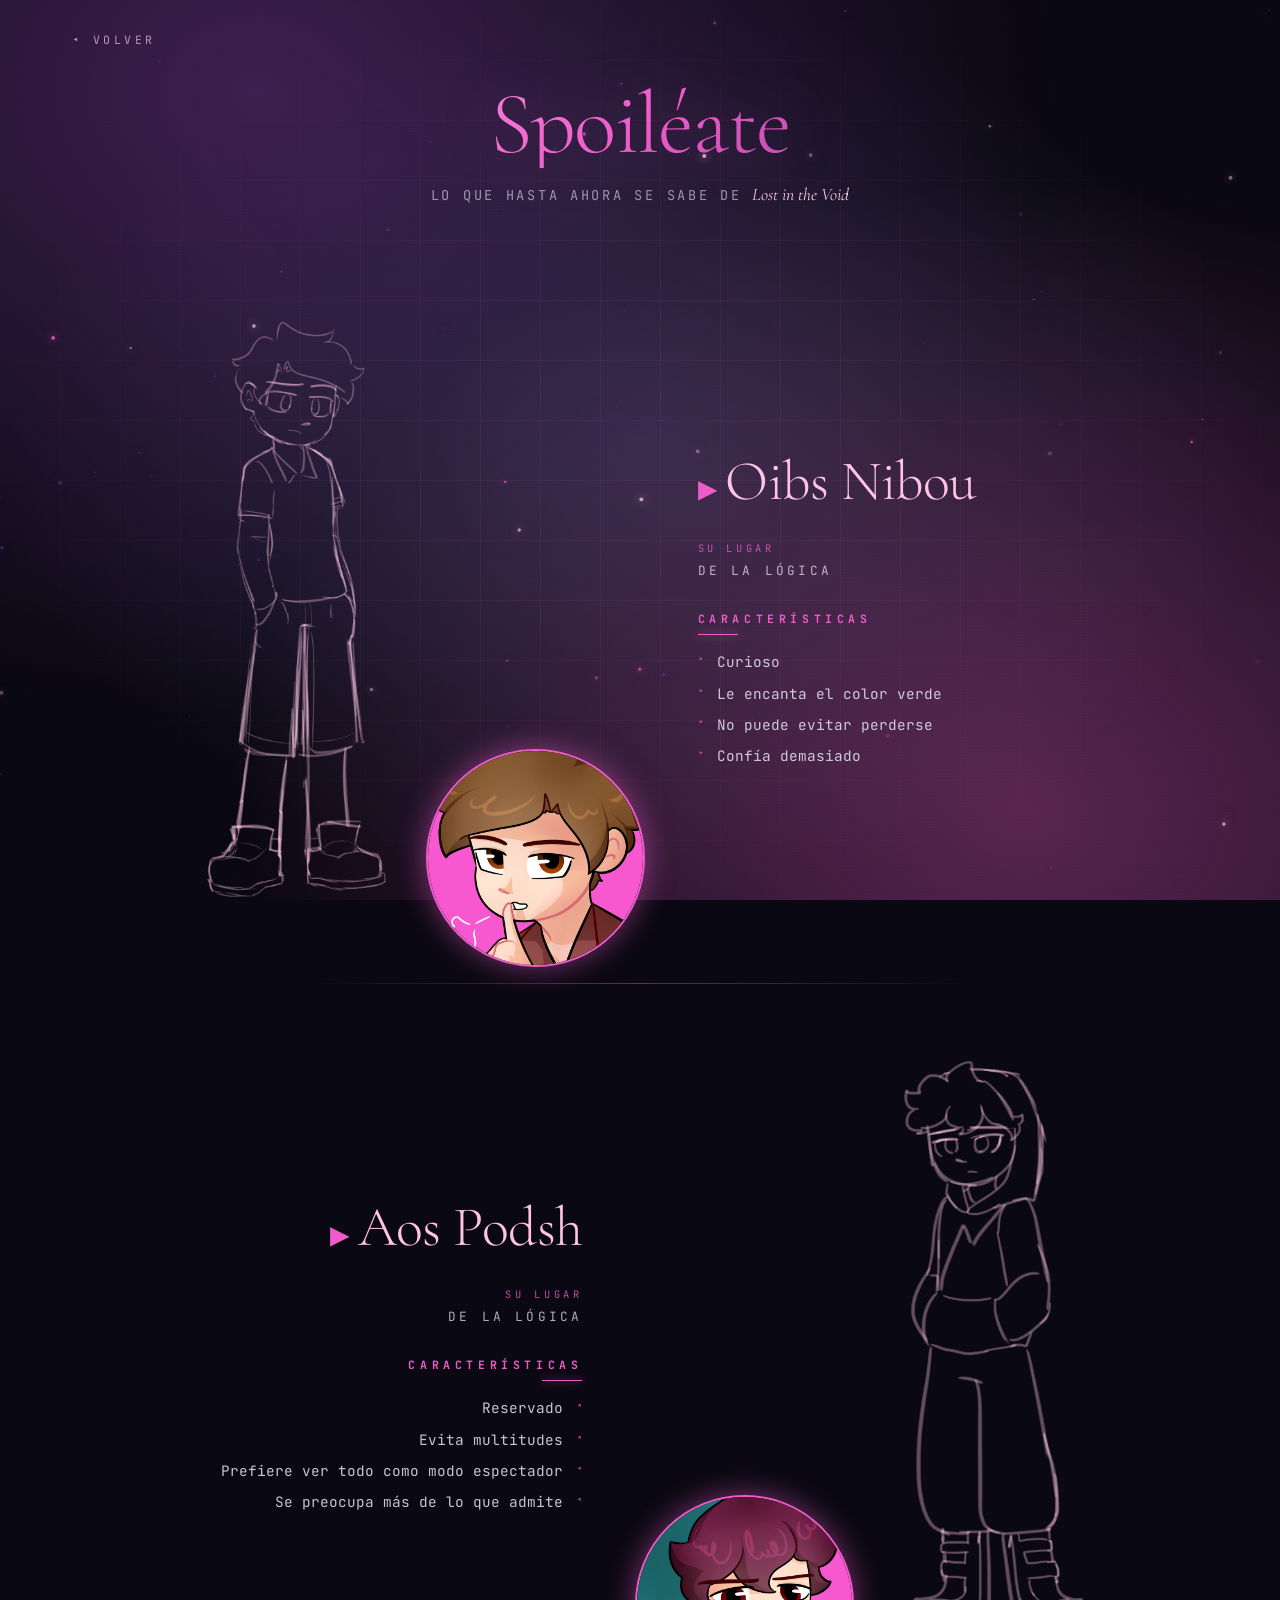
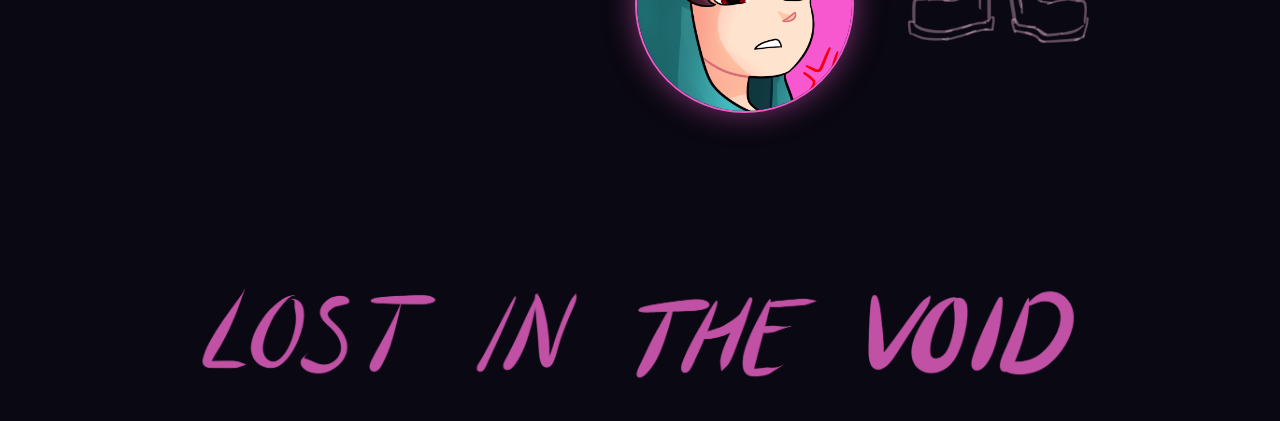
==== spoilers.html @ 64fe7fba "Add initial project structure with HTML, CSS, and JavaScript files for "Lost in the Void"" ====
<!DOCTYPE html>
<html lang="es">
<head>
<meta charset="UTF-8" />
<meta name="viewport" content="width=device-width, initial-scale=1.0" />
<title>Spoiléate — Lost in the Void</title>
<link rel="preconnect" href="https://fonts.googleapis.com">
<link rel="preconnect" href="https://fonts.gstatic.com" crossorigin>
<link href="https://fonts.googleapis.com/css2?family=JetBrains+Mono:wght@300;400;600&family=Cormorant+Garamond:ital,wght@0,300;0,500;1,300&display=swap" rel="stylesheet">
<link rel="stylesheet" href="css/base.css">
<link rel="stylesheet" href="css/spoilers.css">
</head>
<body class="spoilers-page">
  <div class="bg-gradient"></div>
  <div class="grid-bg"></div>
  <canvas id="particles"></canvas>
  <div class="scanlines"></div>

  <header class="spoiler-header">
    <a href="index.html" class="back-link">◂ Volver</a>
    <h1 class="spoiler-title">Spoiléate</h1>
    <p class="spoiler-sub">Lo que hasta ahora se sabe de <em>Lost in the Void</em></p>
  </header>

  <main class="characters">

    <!-- Personaje 1 -->
    <article class="character">
      <div class="char-visuals">
        <div class="char-full">
          <img src="img/characters/character1_01.png" alt="Personaje 1 — cuerpo completo" />
        </div>
        <div class="char-selfie">
          <img src="img/characters/character1_02.png" alt="Personaje 1 — selfie" />
        </div>
      </div>

      <div class="char-info">
        <h2 class="char-name">Oibs Nibou</h2>
        <p class="char-place"><span class="label">Su lugar</span> de la Lógica</p>

        <div class="char-block">
          <h3 class="block-title">Características</h3>
          <ul class="traits">
            <li>Curioso</li>
            <li>Le encanta el color verde</li>
            <li>No puede evitar perderse</li>
            <li>Confía demasiado</li>
          </ul>
        </div>
      </div>
    </article>

    <!-- Personaje 2 -->
    <article class="character reverse">
      <div class="char-visuals">
        <div class="char-full">
          <img src="img/characters/character2_01.png" alt="Personaje 2 — cuerpo completo" />
        </div>
        <div class="char-selfie">
          <img src="img/characters/character2_02.png" alt="Personaje 2 — selfie" />
        </div>
      </div>

      <div class="char-info">
        <h2 class="char-name">Aos Podsh</h2>
        <p class="char-place"><span class="label">Su lugar</span> de la Lógica</p>

        <div class="char-block">
          <h3 class="block-title">Características</h3>
          <ul class="traits">
            <li>Reservado</li>
            <li>Evita multitudes</li>
            <li>Prefiere ver todo como modo espectador</li>
            <li>Se preocupa más de lo que admite</li>
          </ul>
        </div>
      </div>
    </article>

  </main>

  <footer class="banner-footer">
    <a href="index.html" aria-label="Volver al coming soon">
      <img src="img/banners/footer-banner.png" alt="Lost in the Void — próximamente" />
    </a>
  </footer>

<script src="js/common.js"></script>
<script src="js/spoilers.js"></script>
</body>
</html>
---- css/base.css ----
:root{
  --violet:#663380;
  --neon:#ED5CC9;
  --slate:#333952;
  --pastel:#FFC4E5;
  --bg:#0a0812;
  --text:#e9e6f2;
}

*{box-sizing:border-box;margin:0;padding:0}
html,body{height:100%}
body{
  font-family:'JetBrains Mono', monospace;
  background:var(--bg);
  color:var(--text);
  overflow-x:hidden;
  min-height:100vh;
  position:relative;
}

/* Fondo compartido */
.bg-gradient{
  position:fixed;inset:0;z-index:-3;
  background:
    radial-gradient(ellipse at 20% 10%, rgba(102,51,128,0.55), transparent 55%),
    radial-gradient(ellipse at 80% 90%, rgba(237,92,201,0.35), transparent 55%),
    radial-gradient(ellipse at 50% 50%, rgba(51,57,82,0.6), transparent 70%);
  animation:drift 18s ease-in-out infinite alternate;
}
@keyframes drift{
  0%{transform:scale(1) translate(0,0)}
  100%{transform:scale(1.15) translate(-2%,-2%)}
}

.grid-bg{
  position:fixed;inset:0;z-index:-2;
  background-image:
    linear-gradient(rgba(237,92,201,0.08) 1px, transparent 1px),
    linear-gradient(90deg, rgba(237,92,201,0.08) 1px, transparent 1px);
  background-size:60px 60px;
  mask-image:radial-gradient(ellipse at center, black 30%, transparent 80%);
  -webkit-mask-image:radial-gradient(ellipse at center, black 30%, transparent 80%);
  animation:gridMove 30s linear infinite;
}
@keyframes gridMove{
  0%{background-position:0 0,0 0}
  100%{background-position:60px 60px,60px 60px}
}

.scanlines{
  position:fixed;inset:0;z-index:-1;pointer-events:none;
  background:repeating-linear-gradient(
    0deg,
    rgba(255,255,255,0.02) 0px,
    rgba(255,255,255,0.02) 1px,
    transparent 1px,
    transparent 3px
  );
  mix-blend-mode:overlay;
}

#particles{position:fixed;inset:0;z-index:-1;pointer-events:none}

.btn{
  padding:.9rem 1.6rem;
  background:linear-gradient(135deg, var(--violet), var(--neon));
  border:none;
  border-radius:10px;
  color:#fff;
  font-family:'JetBrains Mono', monospace;
  font-size:.8rem;
  letter-spacing:.15em;
  text-transform:uppercase;
  cursor:pointer;
  position:relative;
  overflow:hidden;
  transition:transform .2s ease, box-shadow .3s ease;
  box-shadow:0 0 25px rgba(237,92,201,0.3);
}
.btn:hover{
  transform:translateY(-2px);
  box-shadow:0 0 40px rgba(237,92,201,0.6);
}
.btn::before{
  content:"";
  position:absolute;inset:0;
  background:linear-gradient(135deg, transparent, rgba(255,255,255,0.3), transparent);
  transform:translateX(-100%);
  transition:transform .6s ease;
}
.btn:hover::before{transform:translateX(100%)}
---- css/spoilers.css ----
/* Sin cartas: layout limpio en dos columnas con separador sutil */
.spoilers-page{
  display:block;
  padding-bottom:0;
}

.spoiler-header{
  max-width:1200px;
  margin:0 auto;
  padding:5rem 2rem 3rem;
  text-align:center;
  position:relative;
  z-index:2;
}
.back-link{
  position:absolute;top:2rem;left:2rem;
  font-size:.72rem;letter-spacing:.3em;text-transform:uppercase;
  color:var(--pastel);text-decoration:none;
  opacity:.7;transition:all .3s ease;
}
.back-link:hover{opacity:1;color:var(--neon);transform:translateX(-3px)}

.spoiler-title{
  font-family:'Cormorant Garamond', serif;
  font-size:clamp(3rem, 8vw, 5.5rem);
  font-weight:300;
  letter-spacing:-0.02em;
  line-height:1;
  background:linear-gradient(135deg, var(--pastel), var(--neon) 50%, var(--violet));
  -webkit-background-clip:text;background-clip:text;color:transparent;
  filter:drop-shadow(0 0 30px rgba(237,92,201,0.25));
}
.spoiler-sub{
  margin-top:1rem;
  font-size:.85rem;
  letter-spacing:.2em;
  text-transform:uppercase;
  color:rgba(233,230,242,0.6);
}
.spoiler-sub em{
  font-family:'Cormorant Garamond', serif;
  font-style:italic;
  font-size:1.1rem;
  color:var(--pastel);
  letter-spacing:0;
  text-transform:none;
}

/* Personajes */
.characters{
  max-width:1200px;
  margin:0 auto;
  padding:2rem 2rem 6rem;
  position:relative;
  z-index:2;
  display:flex;
  flex-direction:column;
  gap:6rem;
}

.character{
  display:grid;
  grid-template-columns: 1.1fr 1fr;
  gap:4rem;
  align-items:center;
  position:relative;
}
.character.reverse{
  grid-template-columns: 1fr 1.1fr;
}
.character.reverse .char-visuals{order:2}
.character.reverse .char-info{order:1;text-align:right}
.character.reverse .traits li{padding-right:1.2rem;padding-left:0}
.character.reverse .traits li::before{
  right:0;left:auto;
  content:"◂";
}
.character.reverse .block-title::after{
  left:auto;right:0;
}

/* Separador entre personajes */
.character + .character::before{
  content:"";
  position:absolute;
  top:-3rem;left:50%;transform:translateX(-50%);
  width:60%;
  height:1px;
  background:linear-gradient(90deg, transparent, rgba(237,92,201,0.4), transparent);
}

/* Visuales */
.char-visuals{
  position:relative;
  aspect-ratio:4/5;
  max-width:520px;
  margin:0 auto;
  width:100%;
}
.char-full{
  position:absolute;
  inset:0;
  border-radius:16px;
  overflow:hidden;
  /* background:rgba(51,57,82,0.3); */
  /* border:1px solid rgba(255,196,229,0.15); */
  /* box-shadow:0 0 60px rgba(102,51,128,0.3); */
  transition:all .5s ease;
}
.char-full img{
  width:100%;height:100%;object-fit:cover;
  filter:saturate(0.9) contrast(1.05);
  transition:transform .8s ease;
}
.character:hover .char-full img{transform:scale(1.03)}
/* .character:hover .char-full{
  box-shadow:0 0 80px rgba(237,92,201,0.35);
  border-color:rgba(237,92,201,0.4);
} */

/* Selfie superpuesta */
.char-selfie{
  position:absolute;
  bottom:-2rem;
  right:-2rem;
  width:42%;
  aspect-ratio:1;
  border-radius:50%;
  overflow:hidden;
  border:2px solid var(--neon);
  background:var(--bg);
  box-shadow:0 0 30px rgba(237,92,201,0.5);
  transition:transform .4s ease;
  z-index:2;
}
.character.reverse .char-selfie{
  right:auto;left:-2rem;
}
.char-selfie img{
  width:100%;height:100%;object-fit:cover;
  filter:saturate(1.1);
}
.character:hover .char-selfie{
  transform:rotate(-4deg) scale(1.05);
}

/* Info */
.char-info{
  display:flex;
  flex-direction:column;
  gap:2rem;
}

.char-name{
  font-family:'Cormorant Garamond', serif;
  font-size:clamp(2.2rem, 5vw, 3.5rem);
  font-weight:300;
  line-height:1;
  letter-spacing:-0.01em;
  color:var(--pastel);
}
.char-name::before{
  content:"▸ ";
  color:var(--neon);
  font-size:.7em;
  vertical-align:middle;
}

.char-place{
  font-size:.8rem;
  letter-spacing:.25em;
  text-transform:uppercase;
  color:rgba(233,230,242,0.75);
}
.char-place .label{
  display:block;
  font-size:.65rem;
  color:var(--neon);
  letter-spacing:.35em;
  margin-bottom:.4rem;
  opacity:.8;
}

.char-block{
  display:flex;
  flex-direction:column;
  gap:1rem;
}

.block-title{
  font-size:.72rem;
  letter-spacing:.4em;
  text-transform:uppercase;
  color:var(--neon);
  position:relative;
  padding-bottom:.6rem;
}
.block-title::after{
  content:"";
  position:absolute;
  bottom:0;left:0;
  width:40px;height:1px;
  background:var(--neon);
  box-shadow:0 0 10px var(--neon);
}

/* Lista de rasgos — limpia, sin cards */
.traits{
  list-style:none;
  display:flex;
  flex-direction:column;
  gap:.6rem;
  font-size:.9rem;
  line-height:1.5;
  color:rgba(233,230,242,0.85);
}
.traits li{
  position:relative;
  padding-left:1.2rem;
  transition:color .3s ease, padding .3s ease;
}
.traits li::before{
  content:"▸";
  position:absolute;
  left:0;top:0;
  color:var(--neon);
  font-size:.75em;
  opacity:.7;
  transition:opacity .3s ease;
}
.traits li:hover{
  color:var(--pastel);
  padding-left:1.4rem;
}
.traits li:hover::before{opacity:1}

/* Banner footer */
.banner-footer{
  position:relative;
  width:100%;
  margin-top:4rem;
  z-index:2;
}
.banner-footer a{
  display:block;
  position:relative;
  overflow:hidden;
  text-decoration:none;
}
.banner-footer img{
  width:100%;
  height:auto;
  display:block;
  transition:transform .8s ease, filter .5s ease;
  filter:saturate(0.9) brightness(0.85);
  min-height:180px;
  object-fit:cover;
  /* background:linear-gradient(135deg, var(--violet), var(--slate)); */
}
.banner-footer a:hover img{
  transform:scale(1.02);
  filter:saturate(1.1) brightness(1);
}
.banner-hint{
  position:absolute;
  bottom:1.5rem;left:50%;
  transform:translateX(-50%);
  font-size:.72rem;
  letter-spacing:.4em;
  text-transform:uppercase;
  color:var(--pastel);
  padding:.6rem 1.4rem;
  border:1px solid rgba(255,196,229,0.4);
  border-radius:999px;
  background:rgba(10,8,18,0.6);
  backdrop-filter:blur(8px);
  transition:all .4s ease;
}
.banner-footer a:hover .banner-hint{
  color:#fff;
  border-color:var(--neon);
  box-shadow:0 0 25px rgba(237,92,201,0.6);
}

/* Responsive */
@media (max-width:860px){
  .character,
  .character.reverse{
    grid-template-columns:1fr;
    gap:3rem;
  }
  .character.reverse .char-visuals{order:0}
  .character.reverse .char-info{order:1;text-align:left}
  .character.reverse .traits li{padding-left:1.2rem;padding-right:0}
  .character.reverse .traits li::before{left:0;right:auto;content:"▸"}
  .character.reverse .block-title::after{left:0;right:auto}
  .char-visuals{max-width:420px}
  .char-selfie{width:38%;bottom:-1.5rem;right:-1rem}
  .character.reverse .char-selfie{left:-1rem}
  .characters{gap:5rem;padding:2rem 1.2rem 4rem}
  .spoiler-header{padding:4rem 1.2rem 2rem}
  .back-link{position:static;display:inline-block;margin-bottom:2rem}
}
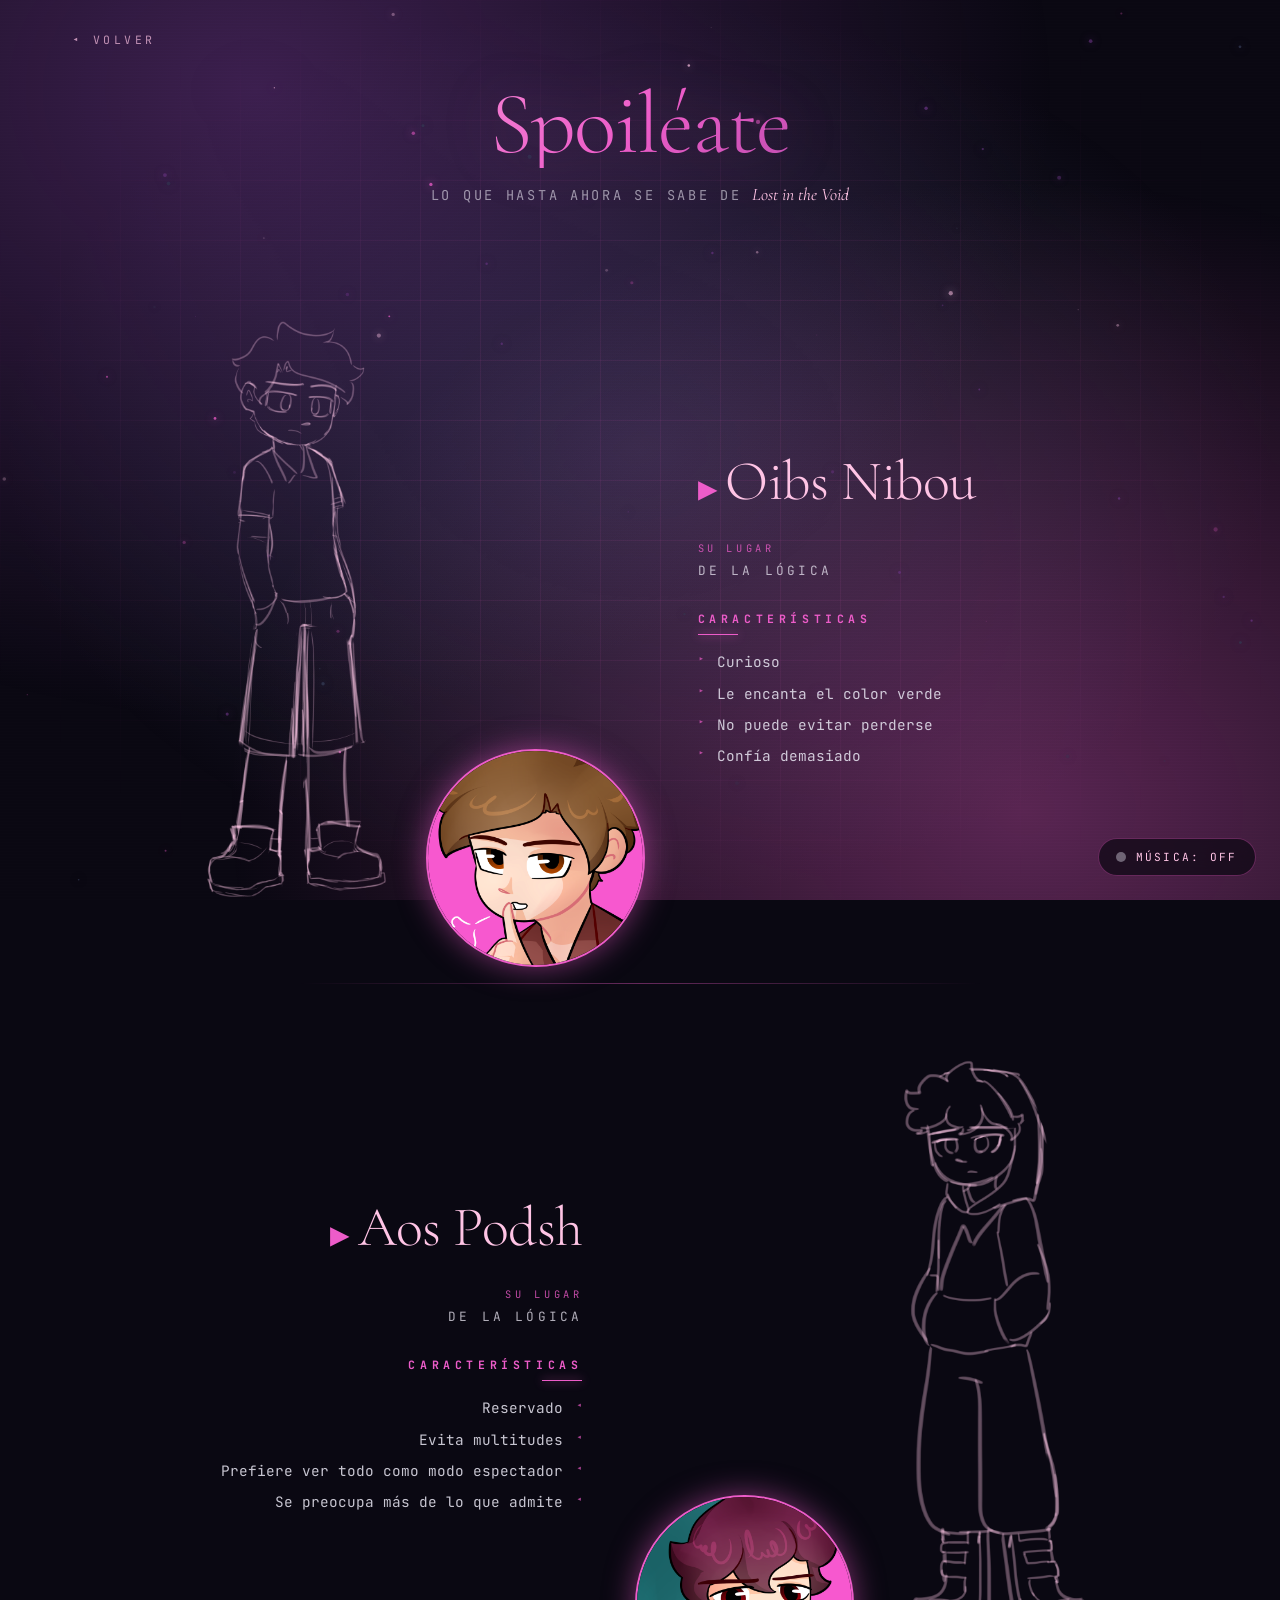
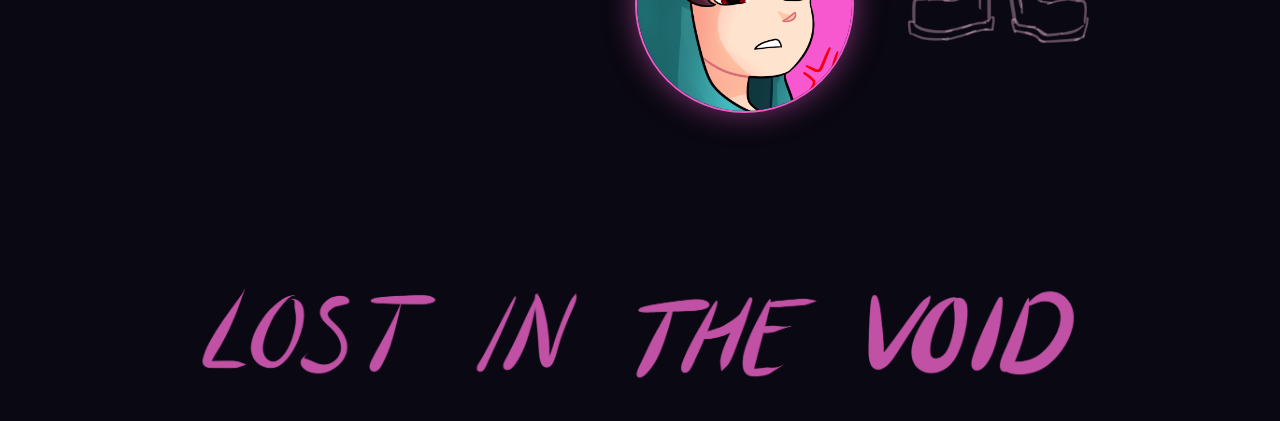
==== commit 875933a7: "Add music toggle button and audio module for ambient music" ====
--- a/spoilers.html
+++ b/spoilers.html
@@ -86,6 +86,12 @@
     </a>
   </footer>
 
+  <button class="music-toggle" type="button" aria-pressed="false" onclick="AmbientMusic.toggle()">
+    <span class="music-icon"></span>
+    <span class="music-label">Música: OFF</span>
+  </button>
+
+<script src="js/audio.js"></script>
 <script src="js/common.js"></script>
 <script src="js/spoilers.js"></script>
 </body>
--- a/css/base.css
+++ b/css/base.css
@@ -88,4 +88,47 @@
   transform:translateX(-100%);
   transition:transform .6s ease;
 }
-.btn:hover::before{transform:translateX(100%)}+.btn:hover::before{transform:translateX(100%)}
+
+.music-toggle{
+  position:fixed;
+  bottom:1.5rem;
+  right:1.5rem;
+  z-index:50;
+  display:inline-flex;
+  align-items:center;
+  gap:.6rem;
+  padding:.7rem 1.1rem;
+  font-family:'JetBrains Mono', monospace;
+  font-size:.7rem;
+  letter-spacing:.2em;
+  text-transform:uppercase;
+  color:var(--pastel);
+  background:rgba(10,8,18,0.7);
+  border:1px solid rgba(237,92,201,0.35);
+  border-radius:999px;
+  cursor:pointer;
+  backdrop-filter:blur(10px);
+  transition:all .3s ease;
+}
+.music-toggle:hover{
+  color:#fff;
+  border-color:var(--neon);
+  box-shadow:0 0 25px rgba(237,92,201,0.4);
+}
+.music-toggle .music-icon{
+  display:inline-block;
+  width:10px;height:10px;
+  border-radius:50%;
+  background:rgba(233,230,242,0.4);
+  transition:all .3s ease;
+}
+.music-toggle.playing .music-icon{
+  background:var(--neon);
+  box-shadow:0 0 10px var(--neon);
+  animation:musicPulse 1.4s ease-in-out infinite;
+}
+@keyframes musicPulse{
+  0%,100%{transform:scale(1);opacity:1}
+  50%{transform:scale(1.4);opacity:.6}
+}
